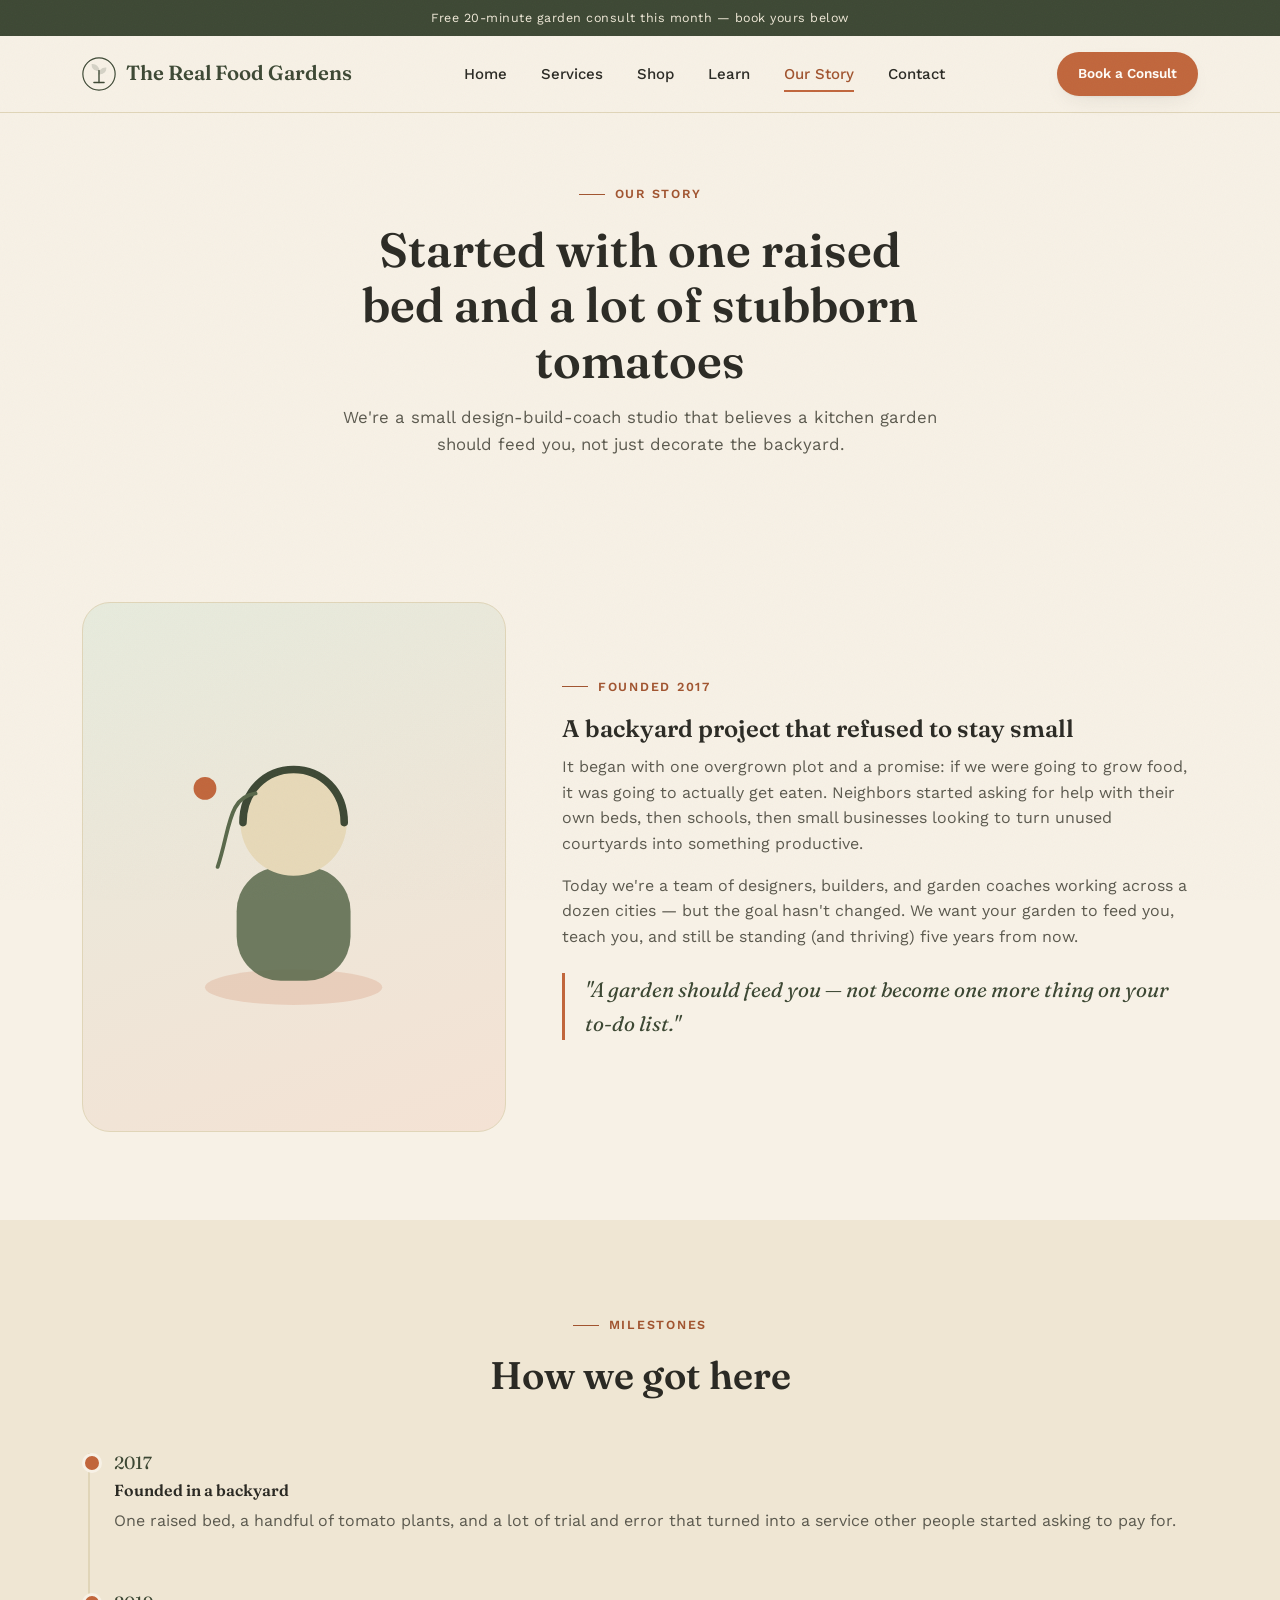
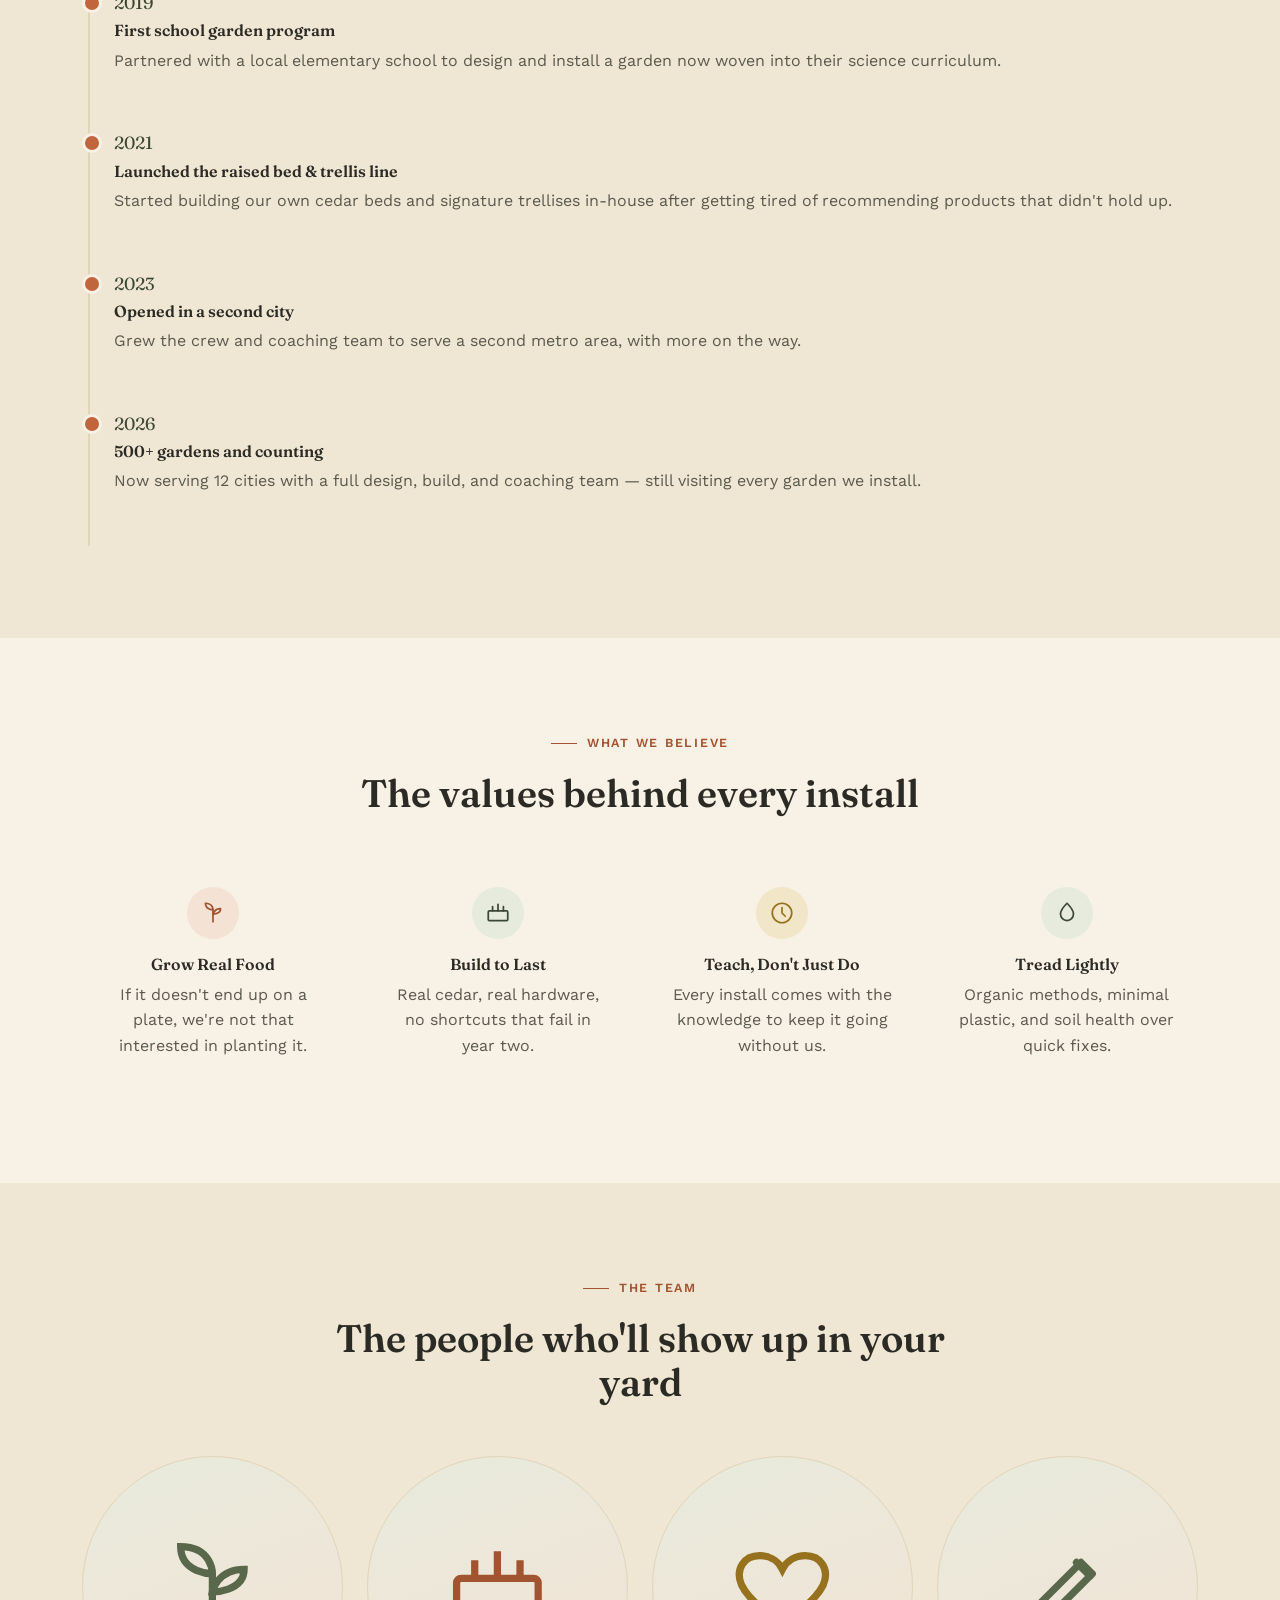
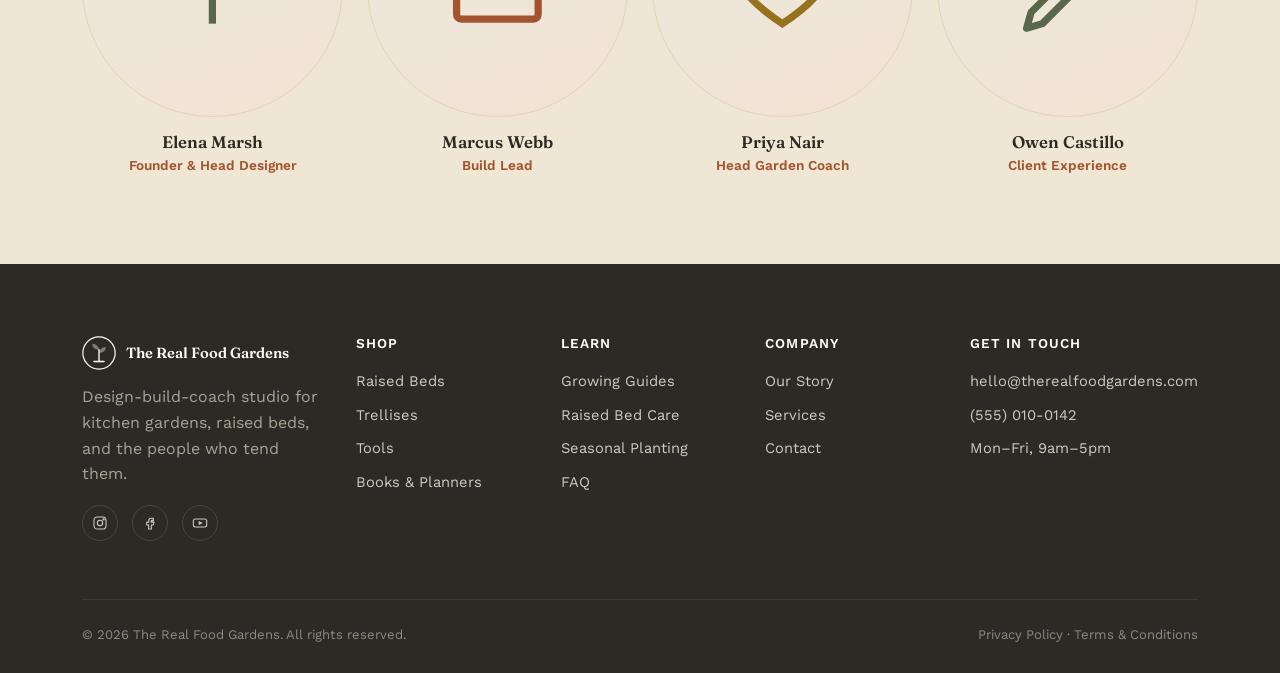
==== about.html @ df647bd8 "Initial site: The Real Food Gardens Static 6-page marketing site for a kitchen-garden design/build/c" ====
<!doctype html>
<html lang="en">
<head>
<meta charset="UTF-8" />
<meta name="viewport" content="width=device-width, initial-scale=1.0" />
<title>Our Story — The Real Food Gardens</title>
<meta name="description" content="How a single backyard raised bed grew into a design-build-coach studio for kitchen gardens." />
<link rel="icon" href="data:image/svg+xml,%3Csvg xmlns='http://www.w3.org/2000/svg' viewBox='0 0 40 40'%3E%3Ccircle cx='20' cy='20' r='19' fill='%23f7f1e6' stroke='%2359684a' stroke-width='2'/%3E%3Cpath d='M20 30V16' stroke='%2359684a' stroke-width='2'/%3E%3Cpath d='M20 16c0 0-8 0-8-7 7 0 8 7 8 7z' fill='%2359684a'/%3E%3Cpath d='M20 20c0 0 8 0 8-7-7 0-8 7-8 7z' fill='%23c1663c'/%3E%3C/svg%3E" />
<link rel="preconnect" href="https://fonts.googleapis.com">
<link rel="preconnect" href="https://fonts.gstatic.com" crossorigin>
<link href="https://fonts.googleapis.com/css2?family=Fraunces:ital,opsz,wght@0,9..144,500;0,9..144,600;1,9..144,500&family=Work+Sans:wght@400;500;600;700&display=swap" rel="stylesheet">
<link rel="stylesheet" href="css/styles.css" />
</head>
<body>

<div class="topbar">Free 20-minute garden consult this month — book yours below</div>

<header class="site-header">
  <div class="nav-row">
    <a href="index.html" class="logo">
      <svg viewBox="0 0 40 40" fill="none">
        <circle cx="20" cy="20" r="19" stroke="currentColor" stroke-width="1.4"/>
        <path d="M20 30V16" stroke="currentColor" stroke-width="1.6" stroke-linecap="round"/>
        <path d="M20 16c0 0-8 0-8-7 7 0 8 7 8 7z" fill="currentColor" opacity="0.18" stroke="currentColor" stroke-width="1.3"/>
        <path d="M20 20c0 0 8 0 8-7-7 0-8 7-8 7z" fill="currentColor" opacity="0.18" stroke="currentColor" stroke-width="1.3"/>
        <path d="M14 30h12" stroke="currentColor" stroke-width="1.6" stroke-linecap="round"/>
      </svg>
      The Real Food Gardens
    </a>
    <nav class="nav-links">
      <a href="index.html">Home</a>
      <a href="services.html">Services</a>
      <a href="shop.html">Shop</a>
      <a href="learn.html">Learn</a>
      <a href="about.html" aria-current="page">Our Story</a>
      <a href="contact.html">Contact</a>
    </nav>
    <div class="nav-actions">
      <a href="contact.html" class="btn btn-primary btn-sm btn-sm-desktop">Book a Consult</a>
      <button class="nav-toggle" aria-label="Toggle navigation" aria-expanded="false">
        <span></span><span></span><span></span>
      </button>
    </div>
  </div>
</header>

<main>
  <section class="page-hero">
    <div class="container">
      <div class="eyebrow" style="justify-content:center">Our Story</div>
      <h1>Started with one raised bed and a lot of stubborn tomatoes</h1>
      <p>We're a small design-build-coach studio that believes a kitchen garden should feed you, not just decorate the backyard.</p>
    </div>
  </section>

  <section>
    <div class="container founder">
      <div class="founder-portrait">
        <svg viewBox="0 0 200 240" fill="none">
          <ellipse cx="100" cy="215" rx="70" ry="14" fill="#c1663c" opacity="0.18"/>
          <rect x="55" y="120" width="90" height="90" rx="35" fill="#59684a" opacity="0.85"/>
          <circle cx="100" cy="85" r="42" fill="#e7d9b8"/>
          <path d="M60 85c0-25 18-42 40-42s40 17 40 42" fill="none" stroke="#3d4834" stroke-width="6" stroke-linecap="round"/>
          <path d="M40 120c10-30 8-55 30-58" stroke="#59684a" stroke-width="3" fill="none" stroke-linecap="round"/>
          <circle cx="30" cy="58" r="9" fill="#c1663c"/>
        </svg>
      </div>
      <div>
        <div class="eyebrow">Founded 2017</div>
        <h2>A backyard project that refused to stay small</h2>
        <p>It began with one overgrown plot and a promise: if we were going to grow food, it was going to actually get eaten. Neighbors started asking for help with their own beds, then schools, then small businesses looking to turn unused courtyards into something productive.</p>
        <p>Today we're a team of designers, builders, and garden coaches working across a dozen cities — but the goal hasn't changed. We want your garden to feed you, teach you, and still be standing (and thriving) five years from now.</p>
        <blockquote>"A garden should feed you — not become one more thing on your to-do list."</blockquote>
      </div>
    </div>
  </section>

  <section class="section-alt">
    <div class="container">
      <div class="section-head center">
        <div class="eyebrow" style="justify-content:center">Milestones</div>
        <h2>How we got here</h2>
      </div>
      <div class="timeline mt-lg">
        <div class="timeline-item">
          <div class="timeline-year">2017</div>
          <h4>Founded in a backyard</h4>
          <p>One raised bed, a handful of tomato plants, and a lot of trial and error that turned into a service other people started asking to pay for.</p>
        </div>
        <div class="timeline-item">
          <div class="timeline-year">2019</div>
          <h4>First school garden program</h4>
          <p>Partnered with a local elementary school to design and install a garden now woven into their science curriculum.</p>
        </div>
        <div class="timeline-item">
          <div class="timeline-year">2021</div>
          <h4>Launched the raised bed &amp; trellis line</h4>
          <p>Started building our own cedar beds and signature trellises in-house after getting tired of recommending products that didn't hold up.</p>
        </div>
        <div class="timeline-item">
          <div class="timeline-year">2023</div>
          <h4>Opened in a second city</h4>
          <p>Grew the crew and coaching team to serve a second metro area, with more on the way.</p>
        </div>
        <div class="timeline-item">
          <div class="timeline-year">2026</div>
          <h4>500+ gardens and counting</h4>
          <p>Now serving 12 cities with a full design, build, and coaching team — still visiting every garden we install.</p>
        </div>
      </div>
    </div>
  </section>

  <section>
    <div class="container">
      <div class="section-head center">
        <div class="eyebrow" style="justify-content:center">What We Believe</div>
        <h2>The values behind every install</h2>
      </div>
      <div class="values-grid">
        <div class="value-card">
          <div class="pillar-icon" style="background:#f4e2d4;color:#a1542f">
            <svg viewBox="0 0 24 24" fill="none" stroke="currentColor" stroke-width="1.6" stroke-linecap="round" stroke-linejoin="round"><path d="M12 20V9"/><path d="M12 9C12 9 5 9 5 3c7 0 7 6 7 6z"/><path d="M12 13c0 0 7 0 7-5-6 0-7 5-7 5z"/></svg>
          </div>
          <h4>Grow Real Food</h4>
          <p>If it doesn't end up on a plate, we're not that interested in planting it.</p>
        </div>
        <div class="value-card">
          <div class="pillar-icon" style="background:#e7ebdd;color:#3d4834">
            <svg viewBox="0 0 24 24" fill="none" stroke="currentColor" stroke-width="1.6" stroke-linecap="round" stroke-linejoin="round"><rect x="3" y="10" width="18" height="9" rx="1"/><path d="M7 10V6M12 10V4M17 10V6"/></svg>
          </div>
          <h4>Build to Last</h4>
          <p>Real cedar, real hardware, no shortcuts that fail in year two.</p>
        </div>
        <div class="value-card">
          <div class="pillar-icon" style="background:#f1e6c8;color:#96721f">
            <svg viewBox="0 0 24 24" fill="none" stroke="currentColor" stroke-width="1.6" stroke-linecap="round" stroke-linejoin="round"><circle cx="12" cy="12" r="9"/><path d="M12 7v5l3 3"/></svg>
          </div>
          <h4>Teach, Don't Just Do</h4>
          <p>Every install comes with the knowledge to keep it going without us.</p>
        </div>
        <div class="value-card">
          <div class="pillar-icon" style="background:#e7ebdd;color:#3d4834">
            <svg viewBox="0 0 24 24" fill="none" stroke="currentColor" stroke-width="1.6" stroke-linecap="round" stroke-linejoin="round"><path d="M12 3c4 4 6 7 6 10a6 6 0 01-12 0c0-3 2-6 6-10z"/></svg>
          </div>
          <h4>Tread Lightly</h4>
          <p>Organic methods, minimal plastic, and soil health over quick fixes.</p>
        </div>
      </div>
    </div>
  </section>

  <section class="section-alt">
    <div class="container">
      <div class="section-head center">
        <div class="eyebrow" style="justify-content:center">The Team</div>
        <h2>The people who'll show up in your yard</h2>
      </div>
      <div class="team-grid">
        <div class="team-card">
          <div class="team-avatar"><svg viewBox="0 0 24 24" fill="none" stroke="#59684a" stroke-width="1.6"><path d="M12 20V9"/><path d="M12 9C12 9 5 9 5 3c7 0 7 6 7 6z"/><path d="M12 13c0 0 7 0 7-5-6 0-7 5-7 5z"/></svg></div>
          <h4>Elena Marsh</h4>
          <div class="team-role">Founder &amp; Head Designer</div>
        </div>
        <div class="team-card">
          <div class="team-avatar"><svg viewBox="0 0 24 24" fill="none" stroke="#a1542f" stroke-width="1.6"><rect x="3" y="10" width="18" height="9" rx="1"/><path d="M7 10V6M12 10V4M17 10V6"/></svg></div>
          <h4>Marcus Webb</h4>
          <div class="team-role">Build Lead</div>
        </div>
        <div class="team-card">
          <div class="team-avatar"><svg viewBox="0 0 24 24" fill="none" stroke="#96721f" stroke-width="1.6"><path d="M12 20s-7-4.35-9-8.5C1.5 8 3.5 5 7 5c2 0 4 1 5 3 1-2 3-3 5-3 3.5 0 5.5 3 4 6.5-2 4.15-9 8.5-9 8.5z"/></svg></div>
          <h4>Priya Nair</h4>
          <div class="team-role">Head Garden Coach</div>
        </div>
        <div class="team-card">
          <div class="team-avatar"><svg viewBox="0 0 24 24" fill="none" stroke="#59684a" stroke-width="1.6" stroke-linecap="round" stroke-linejoin="round"><path d="M3 21l3.5-1 11-11-2.5-2.5-11 11-1 3.5z"/><path d="M14 6.5l3 3"/></svg></div>
          <h4>Owen Castillo</h4>
          <div class="team-role">Client Experience</div>
        </div>
      </div>
    </div>
  </section>
</main>

<footer class="site-footer">
  <div class="container">
    <div class="footer-grid">
      <div class="footer-brand">
        <a href="index.html" class="logo">
          <svg viewBox="0 0 40 40" fill="none">
            <circle cx="20" cy="20" r="19" stroke="currentColor" stroke-width="1.4"/>
            <path d="M20 30V16" stroke="currentColor" stroke-width="1.6" stroke-linecap="round"/>
            <path d="M20 16c0 0-8 0-8-7 7 0 8 7 8 7z" fill="currentColor" opacity="0.4"/>
            <path d="M20 20c0 0 8 0 8-7-7 0-8 7-8 7z" fill="currentColor" opacity="0.4"/>
            <path d="M14 30h12" stroke="currentColor" stroke-width="1.6" stroke-linecap="round"/>
          </svg>
          The Real Food Gardens
        </a>
        <p>Design-build-coach studio for kitchen gardens, raised beds, and the people who tend them.</p>
        <div class="social-row">
          <a href="#" aria-label="Instagram"><svg width="16" height="16" viewBox="0 0 24 24" fill="none" stroke="currentColor" stroke-width="1.6"><rect x="3" y="3" width="18" height="18" rx="5"/><circle cx="12" cy="12" r="4"/><circle cx="17.5" cy="6.5" r="1"/></svg></a>
          <a href="#" aria-label="Facebook"><svg width="16" height="16" viewBox="0 0 24 24" fill="none" stroke="currentColor" stroke-width="1.6"><path d="M14 9h3V5h-3a4 4 0 00-4 4v2H7v4h3v6h4v-6h3l1-4h-4V9a1 1 0 011-1z"/></svg></a>
          <a href="#" aria-label="YouTube"><svg width="16" height="16" viewBox="0 0 24 24" fill="none" stroke="currentColor" stroke-width="1.6"><rect x="2" y="6" width="20" height="12" rx="3"/><polygon points="10,9 16,12 10,15" fill="currentColor" stroke="none"/></svg></a>
        </div>
      </div>
      <div>
        <h4>Shop</h4>
        <ul>
          <li><a href="shop.html">Raised Beds</a></li>
          <li><a href="shop.html">Trellises</a></li>
          <li><a href="shop.html">Tools</a></li>
          <li><a href="shop.html">Books &amp; Planners</a></li>
        </ul>
      </div>
      <div>
        <h4>Learn</h4>
        <ul>
          <li><a href="learn.html">Growing Guides</a></li>
          <li><a href="learn.html">Raised Bed Care</a></li>
          <li><a href="learn.html">Seasonal Planting</a></li>
          <li><a href="services.html">FAQ</a></li>
        </ul>
      </div>
      <div>
        <h4>Company</h4>
        <ul>
          <li><a href="about.html">Our Story</a></li>
          <li><a href="services.html">Services</a></li>
          <li><a href="contact.html">Contact</a></li>
        </ul>
      </div>
      <div>
        <h4>Get in Touch</h4>
        <ul>
          <li>hello@therealfoodgardens.com</li>
          <li>(555) 010-0142</li>
          <li>Mon–Fri, 9am–5pm</li>
        </ul>
      </div>
    </div>
    <div class="footer-bottom">
      <span>&copy; 2026 The Real Food Gardens. All rights reserved.</span>
      <span>Privacy Policy &middot; Terms &amp; Conditions</span>
    </div>
  </div>
</footer>

<script src="js/main.js"></script>
</body>
</html>
---- css/styles.css ----
/* =========================================================
   The Real Food Gardens — design system
   Palette + type blend two references: a cream/sage/terracotta
   editorial-shop feel, and an earthy, service-led warmth.
   ========================================================= */

:root {
  --cream:        #f7f1e6;
  --cream-dark:   #efe6d3;
  --paper:        #fffdf8;
  --ink:          #2b2a24;
  --ink-soft:     #5b594e;
  --line:         #e0d5b8;

  --sage:         #59684a;
  --sage-dark:    #3d4834;
  --sage-tint:    #e7ebdd;

  --terracotta:   #c1663c;
  --terracotta-dark: #a1542f;
  --terracotta-tint: #f4e2d4;

  --gold:         #d3a44c;

  --radius-sm: 6px;
  --radius-md: 14px;
  --radius-lg: 28px;

  --shadow-card: 0 1px 2px rgba(43,42,36,0.04), 0 8px 24px -12px rgba(43,42,36,0.18);
  --shadow-lift: 0 20px 40px -20px rgba(43,42,36,0.35);

  --serif: "Fraunces", "Iowan Old Style", "Palatino Linotype", serif;
  --sans: "Work Sans", "Helvetica Neue", Arial, sans-serif;

  --container: 1180px;
}

* { box-sizing: border-box; }
html { scroll-behavior: smooth; }

body {
  margin: 0;
  font-family: var(--sans);
  background: var(--cream);
  color: var(--ink);
  line-height: 1.6;
  -webkit-font-smoothing: antialiased;
}

body::before {
  content: "";
  position: fixed;
  inset: 0;
  pointer-events: none;
  z-index: 9999;
  opacity: 0.035;
  background-image: url("data:image/svg+xml,%3Csvg xmlns='http://www.w3.org/2000/svg' width='140' height='140'%3E%3Cfilter id='n'%3E%3CfeTurbulence type='fractalNoise' baseFrequency='0.9' numOctaves='2' stitchTiles='stitch'/%3E%3C/filter%3E%3Crect width='100%25' height='100%25' filter='url(%23n)'/%3E%3C/svg%3E");
}

img, svg { max-width: 100%; display: block; }
a { color: inherit; text-decoration: none; }
ul { margin: 0; padding: 0; list-style: none; }
h1, h2, h3, h4 {
  font-family: var(--serif);
  font-weight: 600;
  line-height: 1.15;
  margin: 0 0 0.5em;
  color: var(--ink);
}
p { margin: 0 0 1em; color: var(--ink-soft); }

.container {
  max-width: var(--container);
  margin: 0 auto;
  padding: 0 32px;
}

.eyebrow {
  font-family: var(--sans);
  font-size: 0.78rem;
  font-weight: 600;
  letter-spacing: 0.14em;
  text-transform: uppercase;
  color: var(--terracotta-dark);
  display: inline-flex;
  align-items: center;
  gap: 10px;
  margin-bottom: 18px;
}
.eyebrow::before {
  content: "";
  width: 26px;
  height: 1px;
  background: var(--terracotta-dark);
  display: inline-block;
}

.btn {
  display: inline-flex;
  align-items: center;
  gap: 8px;
  font-family: var(--sans);
  font-weight: 600;
  font-size: 0.95rem;
  padding: 14px 28px;
  border-radius: 999px;
  border: 1.5px solid transparent;
  cursor: pointer;
  transition: transform 0.15s ease, box-shadow 0.15s ease, background 0.15s ease, color 0.15s ease;
  white-space: nowrap;
}
.btn:hover { transform: translateY(-2px); }
.btn-primary {
  background: var(--terracotta);
  color: var(--paper);
  box-shadow: var(--shadow-card);
}
.btn-primary:hover { background: var(--terracotta-dark); box-shadow: var(--shadow-lift); }
.btn-outline {
  background: transparent;
  border-color: var(--ink);
  color: var(--ink);
}
.btn-outline:hover { background: var(--ink); color: var(--paper); }
.btn-outline-light {
  background: transparent;
  border-color: rgba(255,255,255,0.6);
  color: var(--paper);
}
.btn-outline-light:hover { background: var(--paper); color: var(--sage-dark); }
.btn-sm { padding: 10px 20px; font-size: 0.85rem; }

/* ---------- Header ---------- */
.topbar {
  background: var(--sage-dark);
  color: #f1ead9;
  font-size: 0.78rem;
  letter-spacing: 0.04em;
  text-align: center;
  padding: 8px 12px;
}

.site-header {
  position: sticky;
  top: 0;
  z-index: 100;
  background: rgba(247, 241, 230, 0.92);
  backdrop-filter: blur(8px);
  border-bottom: 1px solid var(--line);
}
.nav-row {
  display: flex;
  align-items: center;
  justify-content: space-between;
  padding: 16px 32px;
  max-width: var(--container);
  margin: 0 auto;
  gap: 24px;
}
.logo {
  display: flex;
  align-items: center;
  gap: 10px;
  font-family: var(--serif);
  font-size: 1.28rem;
  font-weight: 600;
  color: var(--sage-dark);
}
.logo svg { width: 34px; height: 34px; }

.nav-links {
  display: flex;
  gap: 34px;
  align-items: center;
  font-size: 0.94rem;
  font-weight: 500;
}
.nav-links a {
  position: relative;
  padding: 4px 0;
  color: var(--ink);
}
.nav-links a::after {
  content: "";
  position: absolute;
  left: 0; right: 0; bottom: -2px;
  height: 2px;
  background: var(--terracotta);
  transform: scaleX(0);
  transform-origin: left;
  transition: transform 0.2s ease;
}
.nav-links a:hover::after,
.nav-links a[aria-current="page"]::after { transform: scaleX(1); }
.nav-links a[aria-current="page"] { color: var(--terracotta-dark); }

.nav-actions { display: flex; align-items: center; gap: 18px; }
.nav-toggle {
  display: none;
  background: none;
  border: none;
  cursor: pointer;
  padding: 6px;
}
.nav-toggle span {
  display: block;
  width: 24px;
  height: 2px;
  background: var(--ink);
  margin: 5px 0;
  transition: 0.2s;
}

@media (max-width: 1080px) {
  .nav-links {
    position: absolute;
    top: 100%;
    left: 0; right: 0;
    background: var(--paper);
    flex-direction: column;
    align-items: flex-start;
    padding: 20px 32px 28px;
    gap: 16px;
    border-bottom: 1px solid var(--line);
    display: none;
  }
  .nav-links.open { display: flex; }
  .nav-toggle { display: block; }
  .nav-actions .btn-sm-desktop { display: none; }
}

/* ---------- Hero ---------- */
.hero {
  padding: 72px 0 100px;
  overflow: hidden;
}
.hero .container {
  display: grid;
  grid-template-columns: 1.05fr 0.95fr;
  gap: 56px;
  align-items: center;
}
.hero h1 {
  font-size: clamp(2.4rem, 4vw, 3.4rem);
  max-width: 12ch;
}
.hero .lede {
  font-size: 1.1rem;
  max-width: 46ch;
  margin-bottom: 32px;
}
.hero-ctas { display: flex; gap: 16px; flex-wrap: wrap; margin-bottom: 36px; }
.hero-trust {
  display: flex;
  gap: 28px;
  flex-wrap: wrap;
  font-size: 0.85rem;
  color: var(--ink-soft);
}
.hero-trust strong { color: var(--ink); font-family: var(--serif); font-size: 1.1rem; display: block; }

.hero-art {
  position: relative;
  aspect-ratio: 1/1;
  border-radius: 50%;
  background: radial-gradient(circle at 32% 28%, var(--cream-dark), var(--sage-tint) 70%);
  display: flex;
  align-items: center;
  justify-content: center;
}
.hero-art svg { width: 78%; height: 78%; }

@media (max-width: 900px) {
  .hero .container { grid-template-columns: 1fr; }
  .hero-art { max-width: 380px; margin: 0 auto; }
}

/* ---------- Section scaffolding ---------- */
section { padding: 88px 0; }
.section-alt { background: var(--cream-dark); }
.section-sage { background: var(--sage-dark); color: #f1ead9; }
.section-sage p { color: #d9d6c4; }
.section-sage h2 { color: var(--paper); }
.section-head {
  max-width: 620px;
  margin-bottom: 52px;
}
.section-head.center { margin-left: auto; margin-right: auto; text-align: center; }
.section-head h2 { font-size: clamp(1.9rem, 3vw, 2.5rem); }

/* ---------- Pillars ---------- */
.pillars {
  display: grid;
  grid-template-columns: repeat(3, 1fr);
  gap: 28px;
}
.pillar-card {
  background: var(--paper);
  border: 1px solid var(--line);
  border-radius: var(--radius-md);
  padding: 36px 30px;
  transition: transform 0.2s ease, box-shadow 0.2s ease;
}
.pillar-card:hover { transform: translateY(-6px); box-shadow: var(--shadow-lift); }
.pillar-icon {
  width: 52px; height: 52px;
  border-radius: 50%;
  background: var(--terracotta-tint);
  display: flex; align-items: center; justify-content: center;
  color: var(--terracotta-dark);
  margin-bottom: 20px;
}
.pillar-card:nth-child(2) .pillar-icon { background: var(--sage-tint); color: var(--sage-dark); }
.pillar-card:nth-child(3) .pillar-icon { background: #f1e6c8; color: #96721f; }
.pillar-icon svg { width: 26px; height: 26px; }
.pillar-card h3 { font-size: 1.2rem; margin-bottom: 10px; }
.pillar-card a { color: var(--terracotta-dark); font-weight: 600; font-size: 0.9rem; }

@media (max-width: 800px) { .pillars { grid-template-columns: 1fr; } }

/* ---------- Feature band ---------- */
.feature-band {
  display: grid;
  grid-template-columns: 1fr 1fr;
  gap: 60px;
  align-items: center;
}
.feature-band .art { order: 2; }
.feature-band.reverse .art { order: 0; }
@media (max-width: 900px) { .feature-band { grid-template-columns: 1fr; } .feature-band .art { order: -1 !important; } }

.trellis-art {
  background: var(--paper);
  border-radius: var(--radius-lg);
  padding: 40px;
  border: 1px solid var(--line);
}

/* ---------- Testimonials ---------- */
.testimonials { display: grid; grid-template-columns: repeat(3, 1fr); gap: 26px; }
.t-card {
  background: var(--paper);
  border-radius: var(--radius-md);
  padding: 32px;
  border: 1px solid var(--line);
  display: flex;
  flex-direction: column;
  gap: 16px;
}
.stars { color: var(--gold); letter-spacing: 2px; }
.t-quote { font-family: var(--serif); font-size: 1.05rem; color: var(--ink); font-style: italic; }
.t-name { font-weight: 600; font-size: 0.88rem; color: var(--ink-soft); }
@media (max-width: 900px) { .testimonials { grid-template-columns: 1fr; } }

/* ---------- Stats ---------- */
.stats {
  display: grid;
  grid-template-columns: repeat(4, 1fr);
  gap: 20px;
  text-align: center;
}
.stat-num { font-family: var(--serif); font-size: clamp(2.2rem, 4vw, 3rem); color: var(--gold); }
.stat-label { font-size: 0.85rem; text-transform: uppercase; letter-spacing: 0.08em; color: #d9d6c4; }
@media (max-width: 700px) { .stats { grid-template-columns: repeat(2, 1fr); gap: 36px 20px; } }

/* ---------- Founder ---------- */
.founder {
  display: grid;
  grid-template-columns: 0.8fr 1.2fr;
  gap: 56px;
  align-items: center;
}
.founder-portrait {
  aspect-ratio: 4/5;
  border-radius: var(--radius-lg);
  background: linear-gradient(160deg, var(--sage-tint), var(--terracotta-tint));
  display: flex; align-items: center; justify-content: center;
  border: 1px solid var(--line);
}
.founder-portrait svg { width: 60%; }
.founder blockquote {
  font-family: var(--serif);
  font-size: 1.3rem;
  font-style: italic;
  color: var(--sage-dark);
  border-left: 3px solid var(--terracotta);
  padding-left: 20px;
  margin: 24px 0;
}
@media (max-width: 860px) { .founder { grid-template-columns: 1fr; } }

/* ---------- Article / learn cards ---------- */
.articles { display: grid; grid-template-columns: repeat(3, 1fr); gap: 28px; }
.article-card {
  background: var(--paper);
  border-radius: var(--radius-md);
  overflow: hidden;
  border: 1px solid var(--line);
  transition: transform 0.2s ease;
}
.article-card:hover { transform: translateY(-4px); }
.article-thumb { height: 150px; display: flex; align-items: center; justify-content: center; }
.article-thumb svg { width: 60px; height: 60px; }
.article-body { padding: 24px; }
.article-tag { font-size: 0.75rem; text-transform: uppercase; letter-spacing: 0.08em; color: var(--terracotta-dark); font-weight: 600; }
.article-body h3 { font-size: 1.08rem; margin: 10px 0; }
.article-body p { font-size: 0.92rem; margin-bottom: 12px; }
.read-more { font-weight: 600; font-size: 0.88rem; color: var(--sage-dark); }
@media (max-width: 900px) { .articles { grid-template-columns: 1fr; } }

/* ---------- Newsletter ---------- */
.newsletter {
  background: var(--terracotta);
  color: var(--paper);
  border-radius: var(--radius-lg);
  padding: 56px;
  display: flex;
  justify-content: space-between;
  align-items: center;
  gap: 32px;
  flex-wrap: wrap;
}
.newsletter h2 { color: var(--paper); margin-bottom: 6px; }
.newsletter p { color: #fbe6d8; margin: 0; }
.newsletter-form { display: flex; gap: 10px; flex-wrap: wrap; }
.newsletter-form input {
  padding: 14px 18px;
  border-radius: 999px;
  border: none;
  font-family: var(--sans);
  min-width: 240px;
  font-size: 0.95rem;
}
.newsletter-form button {
  background: var(--ink);
  color: var(--paper);
  border: none;
}
.newsletter-form button:hover { background: var(--sage-dark); }
.form-note { flex-basis: 100%; font-size: 0.8rem; color: #fbe6d8; margin-top: 4px; }

/* ---------- Footer ---------- */
footer.site-footer {
  background: var(--ink);
  color: #cfccbf;
  padding: 72px 0 28px;
}
.footer-grid {
  display: grid;
  grid-template-columns: 1.4fr repeat(4, 1fr);
  gap: 32px;
  margin-bottom: 48px;
}
.footer-grid h4 {
  color: var(--paper);
  font-family: var(--sans);
  font-size: 0.85rem;
  text-transform: uppercase;
  letter-spacing: 0.08em;
  margin-bottom: 18px;
}
.footer-grid a, .footer-grid li { font-size: 0.92rem; margin-bottom: 10px; color: #cfccbf; }
.footer-grid a:hover { color: var(--gold); }
.footer-brand .logo { color: var(--paper); }
.footer-brand p { color: #a7a496; max-width: 32ch; margin-top: 14px; }
.social-row { display: flex; gap: 14px; margin-top: 18px; }
.social-row a {
  width: 36px; height: 36px;
  border: 1px solid #4a4838;
  border-radius: 50%;
  display: flex; align-items: center; justify-content: center;
}
.social-row a:hover { border-color: var(--gold); color: var(--gold); }
.footer-bottom {
  border-top: 1px solid #3d3b2e;
  padding-top: 24px;
  display: flex;
  justify-content: space-between;
  flex-wrap: wrap;
  gap: 12px;
  font-size: 0.82rem;
  color: #8e8b7d;
}
@media (max-width: 900px) {
  .footer-grid { grid-template-columns: 1fr 1fr; }
}

/* ---------- Page hero (interior pages) ---------- */
.page-hero {
  padding: 64px 0 56px;
  text-align: center;
}
.page-hero h1 { font-size: clamp(2.1rem, 4vw, 3rem); max-width: 18ch; margin: 0 auto 16px; }
.page-hero p { max-width: 60ch; margin: 0 auto; font-size: 1.05rem; }

/* ---------- Services page ---------- */
.service-detail {
  display: grid;
  grid-template-columns: 0.35fr 0.65fr;
  gap: 48px;
  padding: 56px 0;
  border-bottom: 1px solid var(--line);
}
.service-detail:last-child { border-bottom: none; }
.service-detail .num { font-family: var(--serif); font-size: 3.2rem; color: var(--terracotta-tint); -webkit-text-stroke: 1.5px var(--terracotta); }
.service-detail h3 { font-size: 1.6rem; margin-bottom: 12px; }
.service-list { margin-top: 18px; }
.service-list li {
  padding-left: 26px;
  position: relative;
  margin-bottom: 10px;
  color: var(--ink-soft);
}
.service-list li::before {
  content: "✓";
  position: absolute; left: 0; top: 0;
  color: var(--sage);
  font-weight: 700;
}
@media (max-width: 760px) { .service-detail { grid-template-columns: 1fr; } }

.pricing-grid { display: grid; grid-template-columns: repeat(3, 1fr); gap: 26px; }
.price-card {
  background: var(--paper);
  border: 1px solid var(--line);
  border-radius: var(--radius-md);
  padding: 36px 30px;
  text-align: center;
}
.price-card.featured { border-color: var(--terracotta); box-shadow: var(--shadow-lift); position: relative; }
.price-card.featured::before {
  content: "Most Popular";
  position: absolute; top: -13px; left: 50%; transform: translateX(-50%);
  background: var(--terracotta); color: var(--paper);
  font-size: 0.72rem; font-weight: 700; letter-spacing: 0.05em;
  padding: 5px 14px; border-radius: 999px;
}
.price-tag { font-family: var(--serif); font-size: 2.4rem; color: var(--sage-dark); margin: 12px 0; }
.price-tag span { font-size: 0.95rem; color: var(--ink-soft); font-family: var(--sans); }
.price-card ul { text-align: left; margin: 22px 0; }
.price-card li { padding: 7px 0; border-bottom: 1px dashed var(--line); font-size: 0.9rem; color: var(--ink-soft); }
@media (max-width: 900px) { .pricing-grid { grid-template-columns: 1fr; } }

.faq-item { border-bottom: 1px solid var(--line); padding: 22px 0; }
.faq-item summary {
  cursor: pointer;
  font-family: var(--serif);
  font-size: 1.1rem;
  display: flex;
  justify-content: space-between;
  align-items: center;
  color: var(--ink);
  list-style: none;
}
.faq-item summary::-webkit-details-marker { display: none; }
.faq-item summary::after { content: "+"; font-size: 1.4rem; color: var(--terracotta); transition: transform 0.2s; }
.faq-item[open] summary::after { transform: rotate(45deg); }
.faq-item p { margin-top: 14px; }

/* ---------- Shop page ---------- */
.shop-filters { display: flex; gap: 12px; flex-wrap: wrap; margin-bottom: 40px; }
.shop-filters button {
  border: 1px solid var(--line);
  background: var(--paper);
  padding: 9px 18px;
  border-radius: 999px;
  font-size: 0.85rem;
  font-weight: 600;
  cursor: pointer;
}
.shop-filters button.active, .shop-filters button:hover { background: var(--sage-dark); color: var(--paper); border-color: var(--sage-dark); }

.product-grid { display: grid; grid-template-columns: repeat(4, 1fr); gap: 24px; }
.product-card {
  background: var(--paper);
  border: 1px solid var(--line);
  border-radius: var(--radius-md);
  overflow: hidden;
  transition: transform 0.2s ease, box-shadow .2s ease;
}
.product-card:hover { transform: translateY(-5px); box-shadow: var(--shadow-lift); }
.product-thumb {
  aspect-ratio: 1/1;
  background: var(--cream-dark);
  display: flex; align-items: center; justify-content: center;
}
.product-thumb svg { width: 58%; height: 58%; }
.product-info { padding: 18px; }
.product-info .cat { font-size: 0.72rem; text-transform: uppercase; letter-spacing: 0.08em; color: var(--ink-soft); }
.product-info h3 { font-size: 1rem; margin: 6px 0 8px; }
.product-price { display: flex; justify-content: space-between; align-items: center; }
.product-price strong { font-family: var(--serif); color: var(--terracotta-dark); font-size: 1.1rem; }
.product-price button {
  border: none; background: var(--sage-dark); color: var(--paper);
  padding: 8px 14px; border-radius: 999px; font-size: 0.78rem; font-weight: 700; cursor: pointer;
}
.product-price button:hover { background: var(--sage); }
@media (max-width: 1000px) { .product-grid { grid-template-columns: repeat(2, 1fr); } }
@media (max-width: 560px) { .product-grid { grid-template-columns: 1fr; } }

/* ---------- About page ---------- */
.timeline { position: relative; padding-left: 32px; }
.timeline::before { content: ""; position: absolute; left: 6px; top: 4px; bottom: 4px; width: 2px; background: var(--line); }
.timeline-item { position: relative; padding-bottom: 40px; }
.timeline-item::before {
  content: ""; position: absolute; left: -32px; top: 4px;
  width: 14px; height: 14px; border-radius: 50%;
  background: var(--terracotta); border: 3px solid var(--cream);
}
.timeline-year { font-family: var(--serif); color: var(--sage-dark); font-size: 1.1rem; margin-bottom: 4px; }

.values-grid { display: grid; grid-template-columns: repeat(4, 1fr); gap: 22px; }
.value-card { text-align: center; padding: 20px; }
.value-card .pillar-icon { margin: 0 auto 16px; }
@media (max-width: 900px) { .values-grid { grid-template-columns: repeat(2, 1fr); } }

.team-grid { display: grid; grid-template-columns: repeat(4, 1fr); gap: 24px; }
.team-card { text-align: center; }
.team-avatar {
  aspect-ratio: 1/1; border-radius: 50%;
  background: linear-gradient(160deg, var(--sage-tint), var(--terracotta-tint));
  display: flex; align-items: center; justify-content: center;
  margin-bottom: 16px; border: 1px solid var(--line);
}
.team-avatar svg { width: 42%; }
.team-card h4 { font-family: var(--serif); font-size: 1.05rem; margin-bottom: 2px; }
.team-role { font-size: 0.85rem; color: var(--terracotta-dark); font-weight: 600; }
@media (max-width: 900px) { .team-grid { grid-template-columns: repeat(2, 1fr); } }

/* ---------- Contact page ---------- */
.contact-wrap { display: grid; grid-template-columns: 0.55fr 0.45fr; gap: 56px; }
.contact-form { display: grid; gap: 18px; }
.field { display: grid; gap: 6px; }
.field label { font-size: 0.85rem; font-weight: 600; color: var(--ink); }
.field input, .field select, .field textarea {
  padding: 13px 16px;
  border: 1px solid var(--line);
  border-radius: var(--radius-sm);
  font-family: var(--sans);
  font-size: 0.95rem;
  background: var(--paper);
  color: var(--ink);
}
.field textarea { resize: vertical; min-height: 120px; }
.field input:focus, .field select:focus, .field textarea:focus {
  outline: none; border-color: var(--terracotta);
}
.form-success {
  display: none;
  background: var(--sage-tint);
  border: 1px solid var(--sage);
  color: var(--sage-dark);
  padding: 16px 20px;
  border-radius: var(--radius-sm);
  font-weight: 600;
  margin-bottom: 18px;
}
.form-success.show { display: block; }

.info-card {
  background: var(--paper);
  border: 1px solid var(--line);
  border-radius: var(--radius-md);
  padding: 30px;
  margin-bottom: 20px;
}
.info-card h4 { font-size: 0.85rem; text-transform: uppercase; letter-spacing: 0.06em; color: var(--terracotta-dark); margin-bottom: 10px; }
.map-art {
  border-radius: var(--radius-md);
  border: 1px solid var(--line);
  overflow: hidden;
  background: var(--cream-dark);
  aspect-ratio: 4/3;
  display: flex; align-items: center; justify-content: center;
}
.map-art svg { width: 70%; }

@media (max-width: 900px) { .contact-wrap { grid-template-columns: 1fr; } }

/* ---------- Utility ---------- */
.grid-2 { display: grid; grid-template-columns: 1fr 1fr; gap: 40px; }
@media (max-width: 800px) { .grid-2 { grid-template-columns: 1fr; } }
.mt-lg { margin-top: 48px; }
.center { text-align: center; }
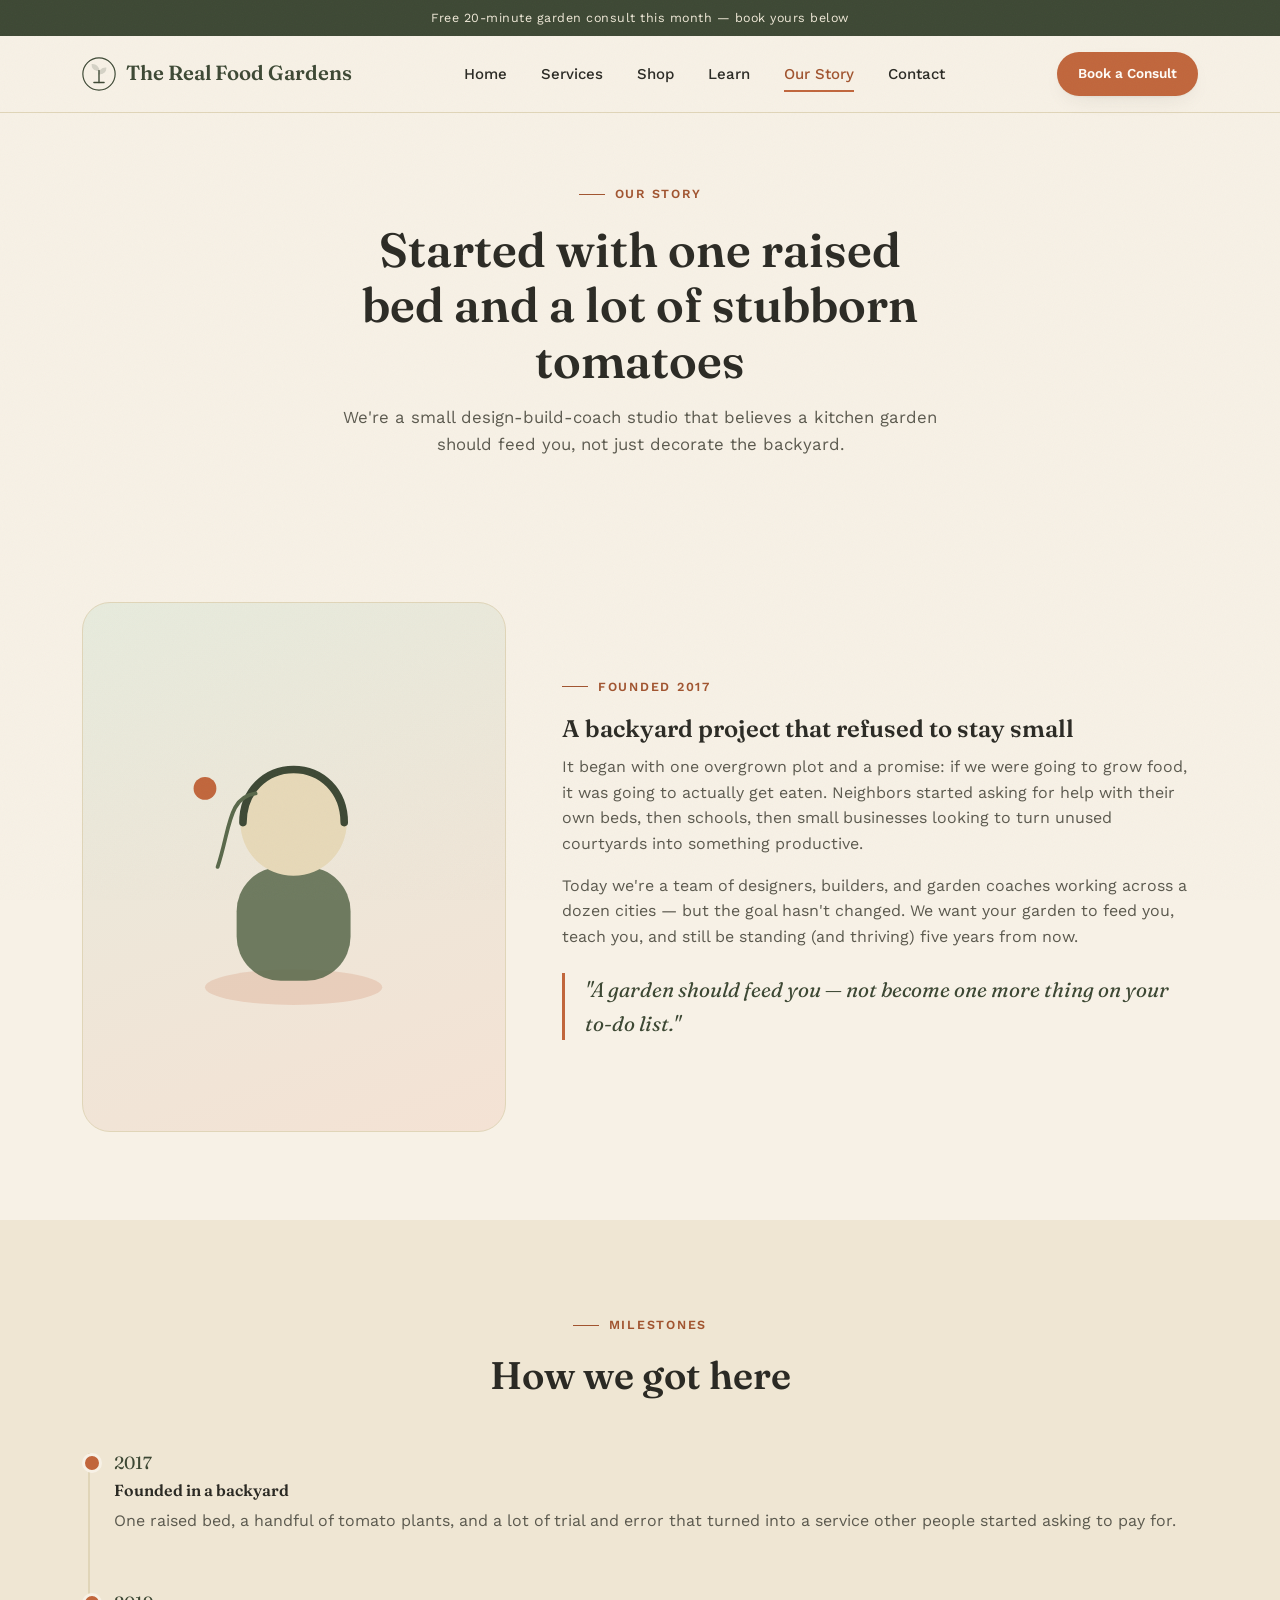
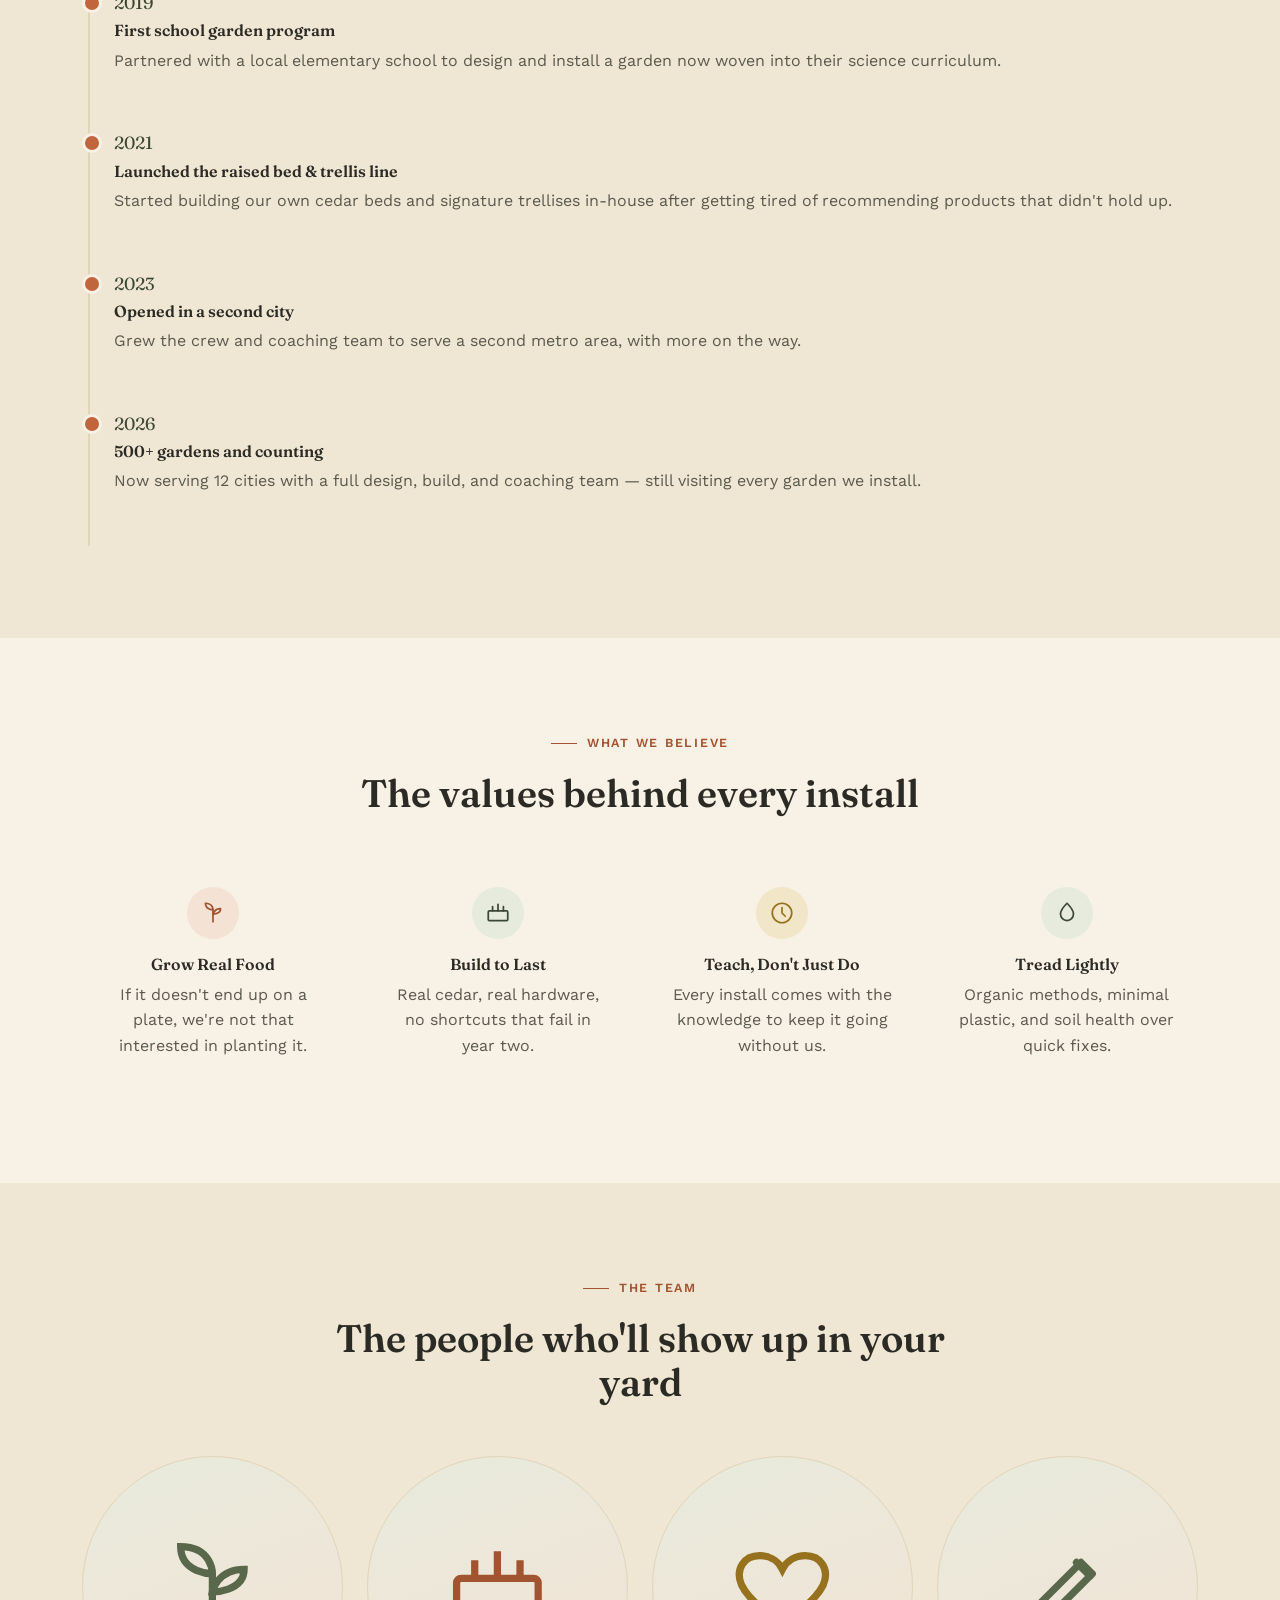
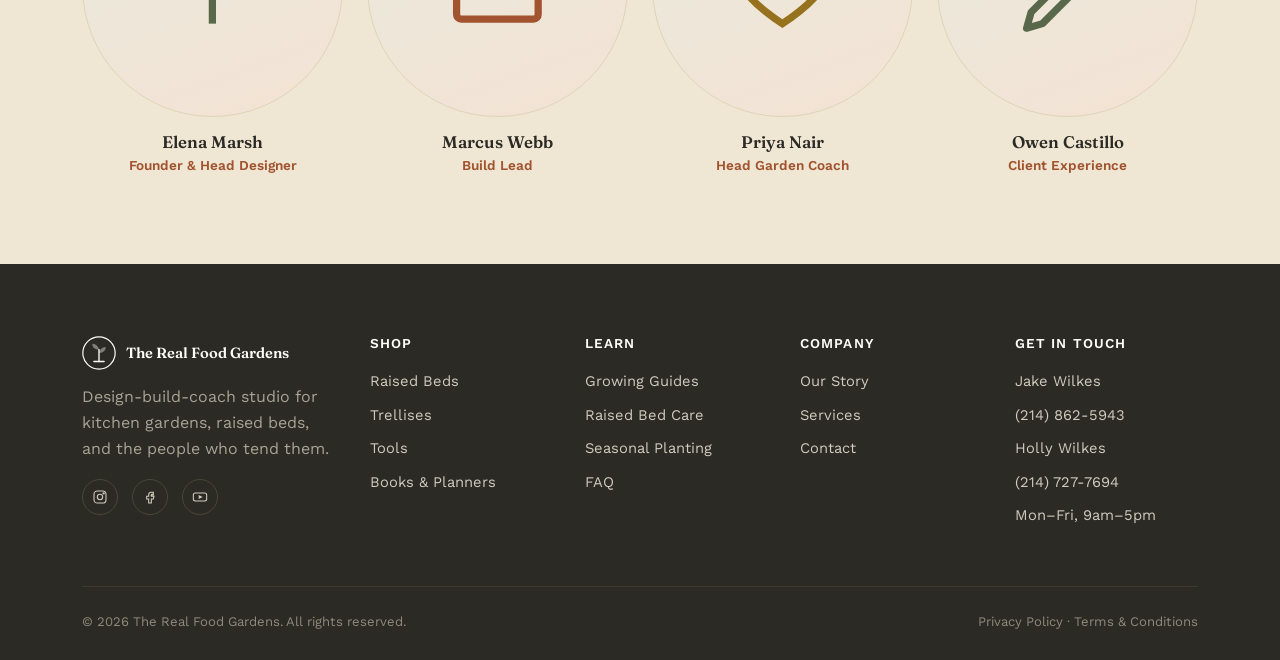
==== commit 1c824866: "Replace placeholder contact info with real details" ====
--- a/about.html
+++ b/about.html
@@ -232,8 +232,10 @@
       <div>
         <h4>Get in Touch</h4>
         <ul>
-          <li>hello@therealfoodgardens.com</li>
-          <li>(555) 010-0142</li>
+          <li><a href="mailto:Jake@RealFoodGardens.com">Jake Wilkes</a></li>
+          <li><a href="tel:+12148625943">(214) 862-5943</a></li>
+          <li><a href="mailto:Holly@RealFoodGardens.com">Holly Wilkes</a></li>
+          <li><a href="tel:+12147277694">(214) 727-7694</a></li>
           <li>Mon–Fri, 9am–5pm</li>
         </ul>
       </div>
